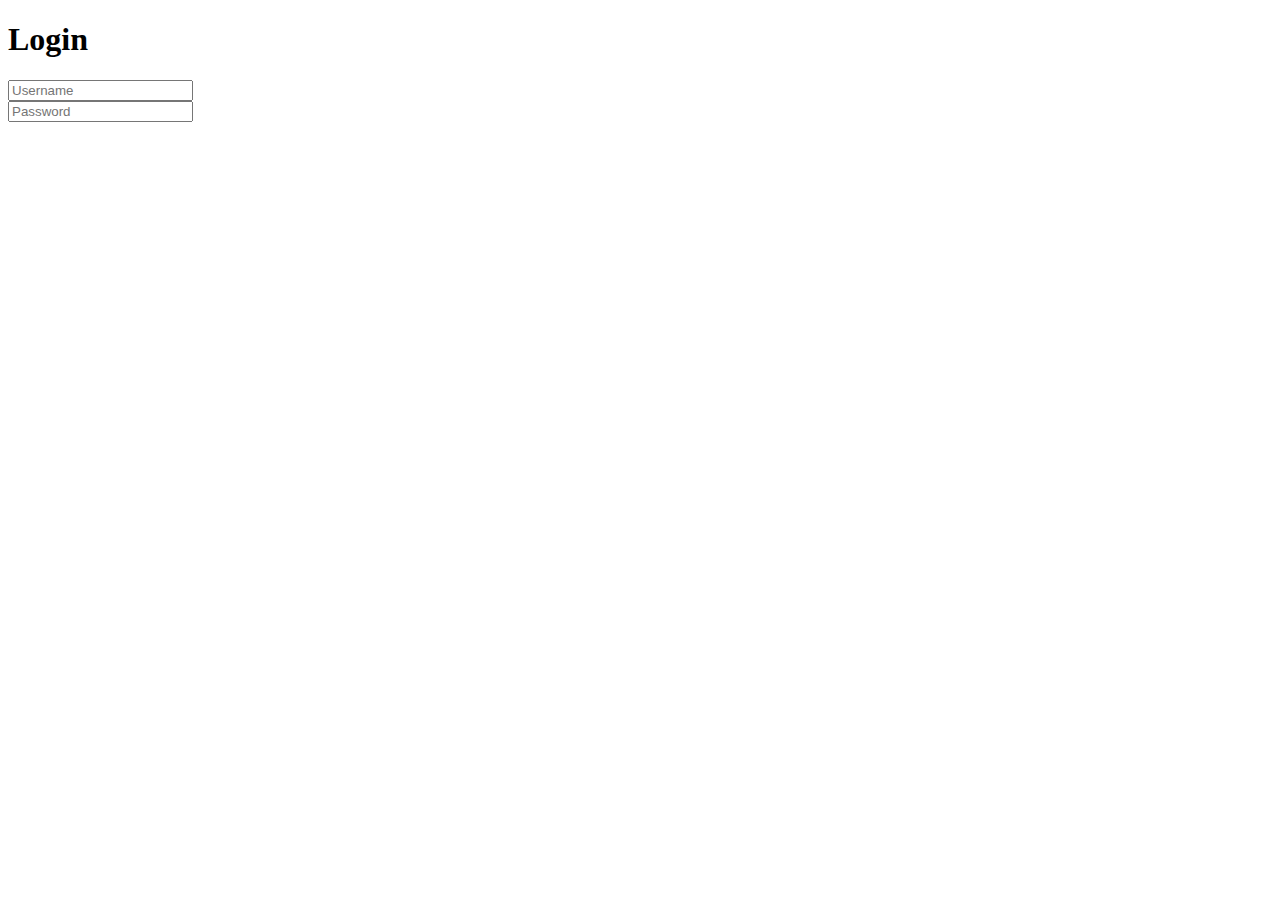
==== index.html @ 19b0c073 "Teste1" ====
<!doctype html>
<html lang="pt-BR">
    <head>
        <meta charset="UTM-08">
        <meta http-equiv="X-UA-Compatible" content="IE-edge">
        <meta name="viewport" content="width=device-width, initial-scale=1.0">

        <meta name="keywords" content="HTML, CSS">
        <meta name="author" content="Nicolas Tsuki">
        <title>Login Screen</title>
        
        <link rel="styelsheet" href="style.css">
    </head>
    <body>
        <div class="wrapper">

            <form action="">
                <h1>Login</h1>
                
                <div class="input-box">
                    <input type="Text" placeholder="Username" required>
                </div>

                <div class="input-box">
                    <input type="Password" placeholder="Password" required>
                </div>

            </form>
        </div>
    </body>
</html>
---- style.css ----
*{
    margin: 0;
    padding: 0;
    box-sizing: border-box;
    font-family: "Poppins", sans-serif;
}
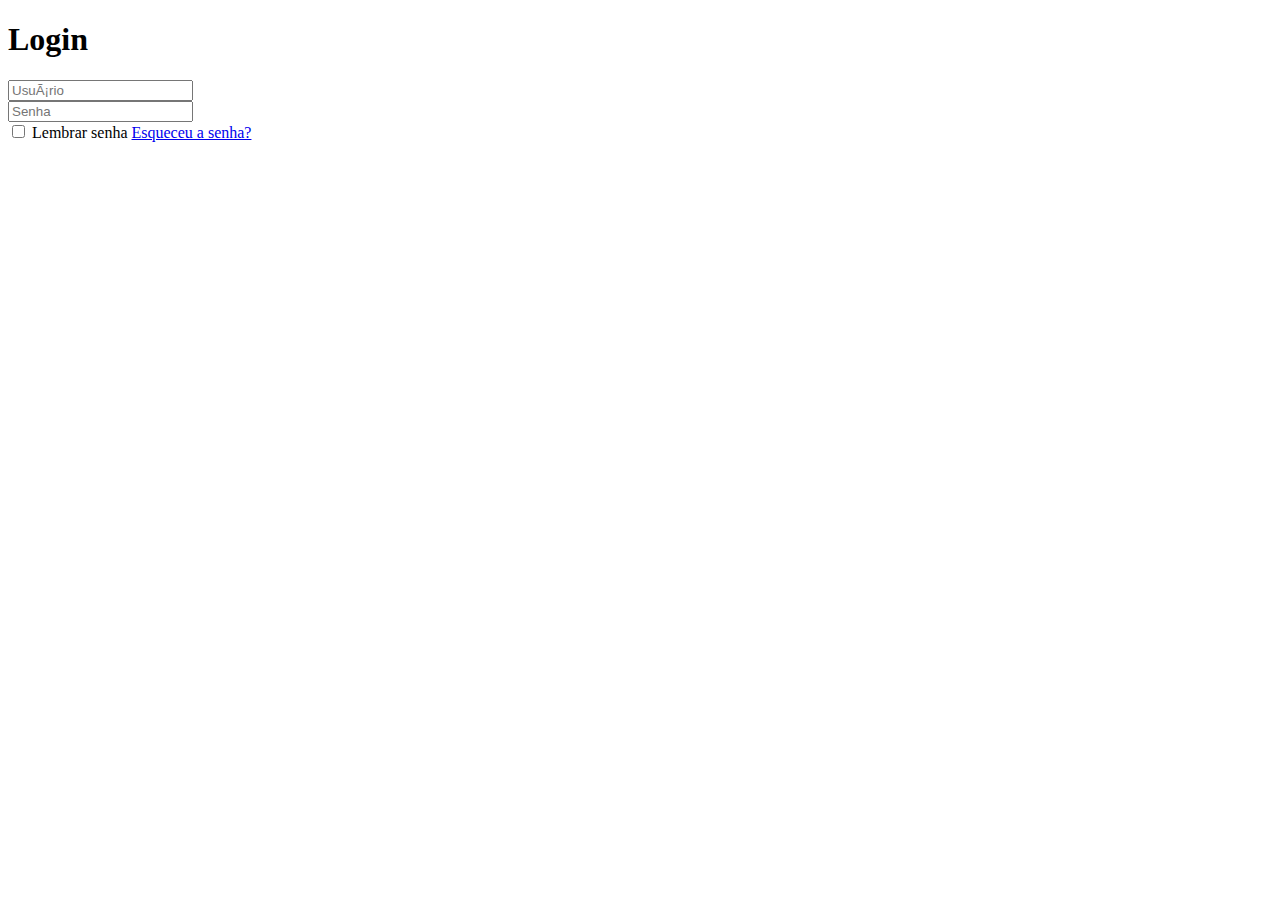
==== commit 73757387: "Teste2" ====
--- a/index.html
+++ b/index.html
@@ -18,11 +18,16 @@
                 <h1>Login</h1>
                 
                 <div class="input-box">
-                    <input type="Text" placeholder="Username" required>
+                    <input type="Text" placeholder="Usuário" required>
                 </div>
 
                 <div class="input-box">
-                    <input type="Password" placeholder="Password" required>
+                    <input type="Password" placeholder="Senha" required>
+                </div>
+
+                <div class="remember-forgot">
+                    <label><input type="checkbox"> Lembrar senha </label>
+                    <a href="#"> Esqueceu a senha? </a>
                 </div>
 
             </form>
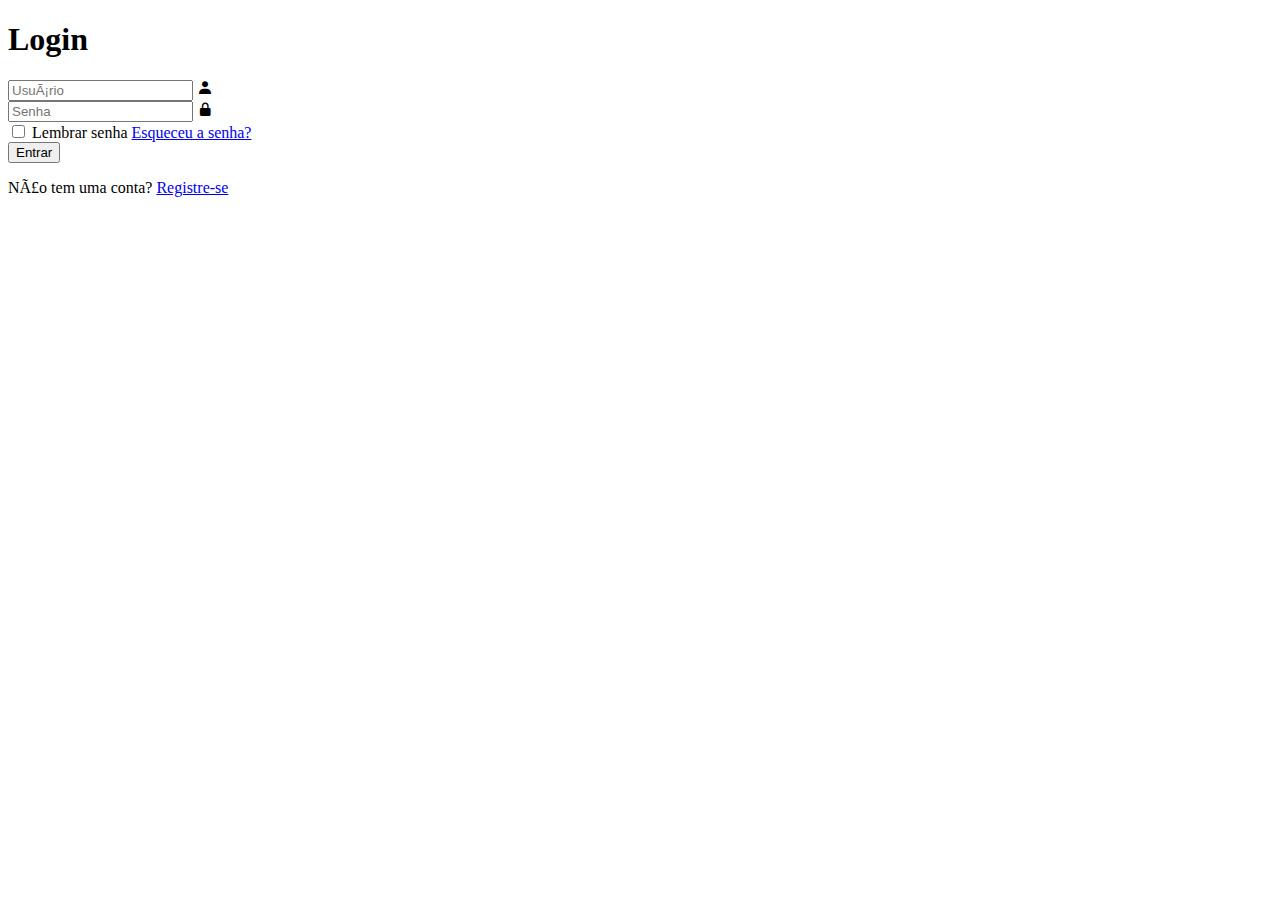
==== commit d3401013: "Finalização do html e inicio do CSS" ====
--- a/index.html
+++ b/index.html
@@ -2,7 +2,7 @@
 <html lang="pt-BR">
     <head>
         <meta charset="UTM-08">
-        <meta http-equiv="X-UA-Compatible" content="IE-edge">
+        <meta http-equiv="X-UA-Compatible" content="IE=edge">
         <meta name="viewport" content="width=device-width, initial-scale=1.0">
 
         <meta name="keywords" content="HTML, CSS">
@@ -10,6 +10,7 @@
         <title>Login Screen</title>
         
         <link rel="styelsheet" href="style.css">
+        <link href='https://unpkg.com/boxicons@2.1.4/css/boxicons.min.css' rel='stylesheet'>
     </head>
     <body>
         <div class="wrapper">
@@ -19,10 +20,12 @@
                 
                 <div class="input-box">
                     <input type="Text" placeholder="Usuário" required>
+                    <i class='bx bxs-user' ></i>
                 </div>
 
                 <div class="input-box">
                     <input type="Password" placeholder="Senha" required>
+                    <i class='bx bxs-lock-alt' ></i>
                 </div>
 
                 <div class="remember-forgot">
@@ -30,6 +33,13 @@
                     <a href="#"> Esqueceu a senha? </a>
                 </div>
 
+                <button type="submit" class="btn">Entrar</button>
+
+                <div class="register link">
+                    <p>Não tem uma conta? <a href="#">Registre-se</a></p>
+                </div>
+
+
             </form>
         </div>
     </body>
--- a/style.css
+++ b/style.css
@@ -4,3 +4,49 @@
     box-sizing: border-box;
     font-family: "Poppins", sans-serif;
 }
+
+body{
+    display: flex;
+    justify-content: center;
+    align-items: center;
+    min-height: 100vh;
+    background-color: black;
+}
+
+.wrapper{
+    width: 420px;
+    background: purple;
+    color: white;
+}
+
+.wrapper h1{
+    font-size: 36px;
+    text-align: center;
+}
+
+.wrapper .input-box{
+    position: relative;
+    width: 100%;
+    height: 50px;
+    margin: 30px 0;
+}
+
+.input-box input{
+    width: 100%;
+    height: 100%;
+    background: transparent;
+    border: none;
+    outline: none;
+    border: 2px solid rgba(255, 255, 255, 0.2);
+    border-radius: 40px;
+}
+
+.input-box input ::placeholder{
+    color: white;
+}
+
+.input-box i{
+    position: absolute;
+    right: 20px
+}
+
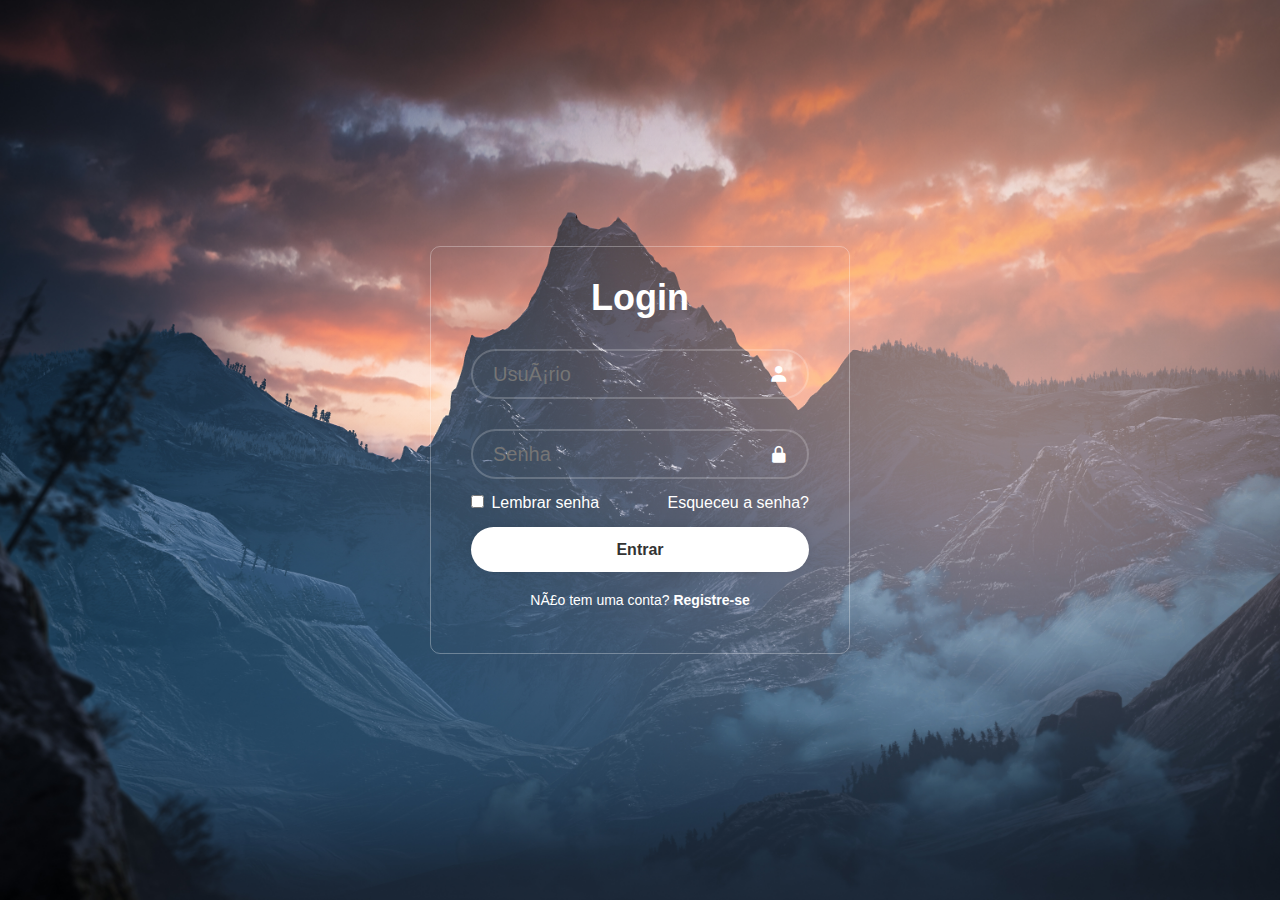
==== commit 96f63b3a: "Finalização da tela de login" ====
--- a/index.html
+++ b/index.html
@@ -9,8 +9,9 @@
         <meta name="author" content="Nicolas Tsuki">
         <title>Login Screen</title>
         
-        <link rel="styelsheet" href="style.css">
+        
         <link href='https://unpkg.com/boxicons@2.1.4/css/boxicons.min.css' rel='stylesheet'>
+        <link rel="stylesheet" href="style.css">
     </head>
     <body>
         <div class="wrapper">
@@ -35,7 +36,7 @@
 
                 <button type="submit" class="btn">Entrar</button>
 
-                <div class="register link">
+                <div class="register-link">
                     <p>Não tem uma conta? <a href="#">Registre-se</a></p>
                 </div>
 
--- a/style.css
+++ b/style.css
@@ -10,19 +10,26 @@
     justify-content: center;
     align-items: center;
     min-height: 100vh;
-    background-color: black;
+    background: url(image/img1.jpg) no-repeat;
+
+    background-size: cover;
+    background-position: center;
 }
 
 .wrapper{
     width: 420px;
-    background: purple;
+    background: transparent;
     color: white;
+    border-radius: 10px;
+    border: 1px solid rgba(255, 255, 255, 0.3);
+    padding: 30px 40px;
+    
 }
-
 .wrapper h1{
     font-size: 36px;
     text-align: center;
 }
+
 
 .wrapper .input-box{
     position: relative;
@@ -30,7 +37,6 @@
     height: 50px;
     margin: 30px 0;
 }
-
 .input-box input{
     width: 100%;
     height: 100%;
@@ -39,14 +45,70 @@
     outline: none;
     border: 2px solid rgba(255, 255, 255, 0.2);
     border-radius: 40px;
+    font-size: 20px;
+    padding: 20px 45px 20px 20px; /*top right bottom e left*/
+    
+}
+.input-box input ::placeholder{
+    color: #fff;
+}
+.input-box i{
+    position: absolute;
+    right: 20px;
+    top: 50%;
+    transform: translateY(-50%);
+    font-size: 20px;
 }
 
-.input-box input ::placeholder{
+
+.wrapper .remember-forgot{
+    display: flex;
+    justify-content: space-between;
+    font-size: 16px;
+    margin: -15px 0 15px;
+
+}
+.remember-forgot label input{
+    accent-color: white;    
+    margin-right: 3px;
+}
+.remember-forgot a{
     color: white;
+    text-decoration: none;
+
+}
+.remember-forgot a:hover{
+    text-decoration: underline;
+    
 }
 
-.input-box i{
-    position: absolute;
-    right: 20px
+
+.wrapper .btn {
+    width: 100%;
+    height: 45px;
+    background: white;
+    border: none;
+    outline: none;
+    border-radius: 40px;
+    box-shadow: 0 0 10px rgba(0,0,0,0.1);
+    cursor: pointer;
+    font-size: 16px;
+    color: #333;
+    font-weight: 600;
 }
 
+
+.wrapper .register-link{
+    font-size: 14px;
+    text-align: center;
+    margin: 20px 0 15px;
+}
+.register-link p a {
+    color: white;
+    text-decoration: none;
+    font-weight: 600;
+
+}
+.register-link p a:hover{
+    text-decoration: underline;
+}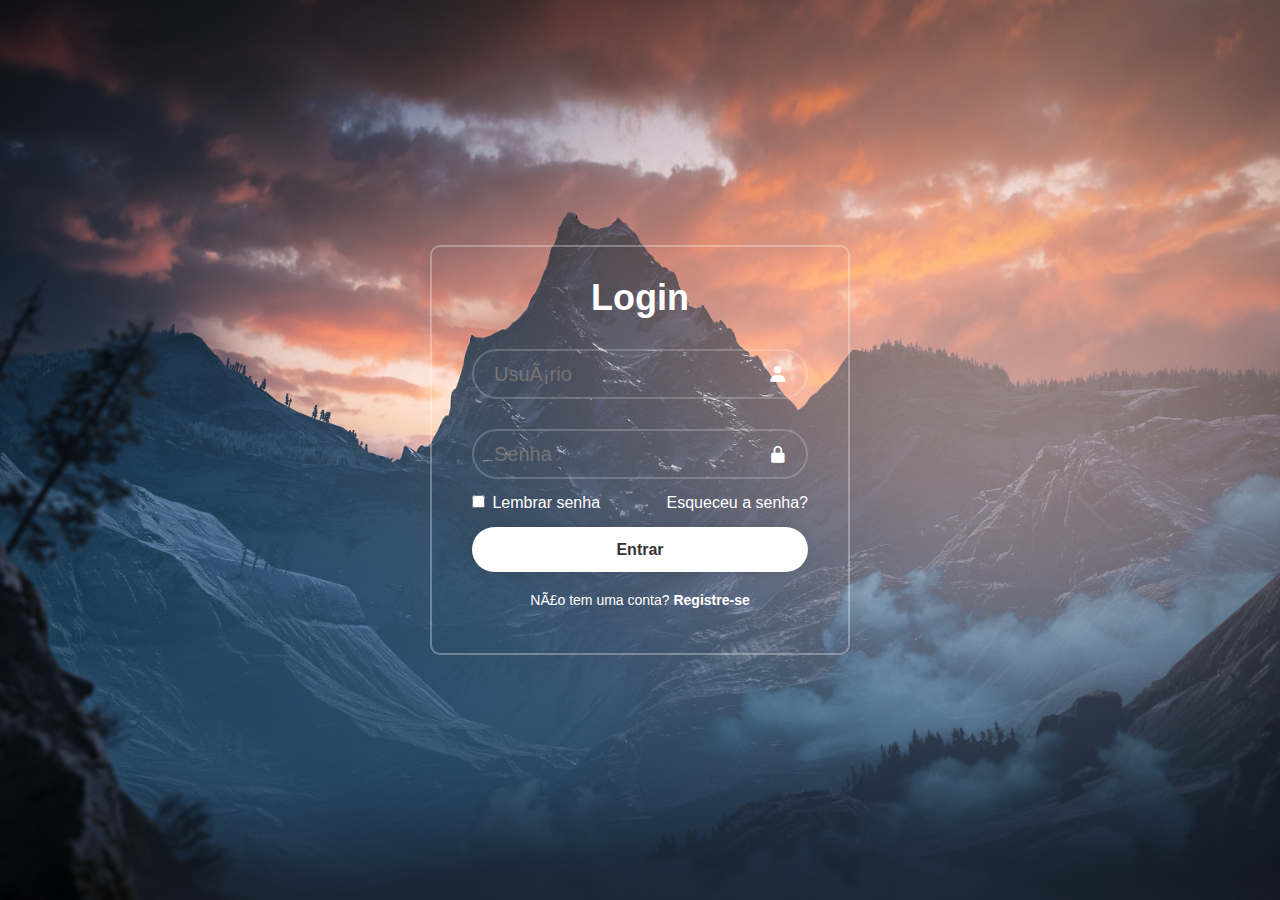
==== commit 02b8cdf0: "Mudei o HTML" ====
--- a/index.html
+++ b/index.html
@@ -4,11 +4,10 @@
         <meta charset="UTM-08">
         <meta http-equiv="X-UA-Compatible" content="IE=edge">
         <meta name="viewport" content="width=device-width, initial-scale=1.0">
-
         <meta name="keywords" content="HTML, CSS">
         <meta name="author" content="Nicolas Tsuki">
+
         <title>Login Screen</title>
-        
         
         <link href='https://unpkg.com/boxicons@2.1.4/css/boxicons.min.css' rel='stylesheet'>
         <link rel="stylesheet" href="style.css">
--- a/style.css
+++ b/style.css
@@ -21,7 +21,7 @@
     background: transparent;
     color: white;
     border-radius: 10px;
-    border: 1px solid rgba(255, 255, 255, 0.3);
+    border: 2px solid rgba(255, 255, 255, 0.3);
     padding: 30px 40px;
     
 }
@@ -45,6 +45,7 @@
     outline: none;
     border: 2px solid rgba(255, 255, 255, 0.2);
     border-radius: 40px;
+    color: white;
     font-size: 20px;
     padding: 20px 45px 20px 20px; /*top right bottom e left*/
     
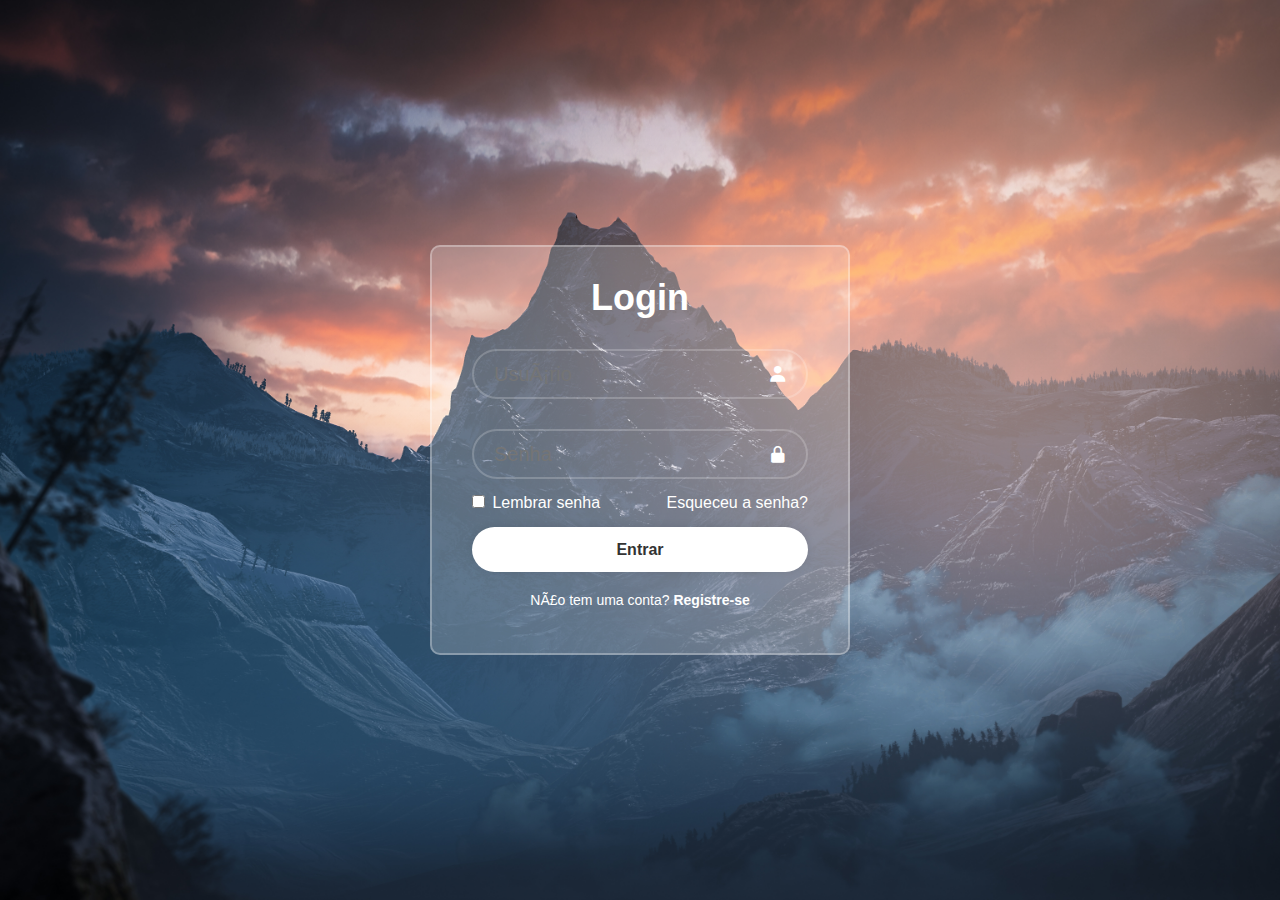
==== commit d43407ce: "mainpage access" ====
--- a/index.html
+++ b/index.html
@@ -33,7 +33,7 @@
                     <a href="#"> Esqueceu a senha? </a>
                 </div>
 
-                <button type="submit" class="btn">Entrar</button>
+                <button type="submit" class="btn" onclick="location.href='mainpage.html'">Entrar</button>
 
                 <div class="register-link">
                     <p>Não tem uma conta? <a href="#">Registre-se</a></p>
--- a/style.css
+++ b/style.css
@@ -18,7 +18,7 @@
 
 .wrapper{
     width: 420px;
-    background: transparent;
+    background: rgba(255, 255, 255, 0.2);
     color: white;
     border-radius: 10px;
     border: 2px solid rgba(255, 255, 255, 0.3);
@@ -38,6 +38,7 @@
     margin: 30px 0;
 }
 .input-box input{
+    color: white;
     width: 100%;
     height: 100%;
     background: transparent;
@@ -45,7 +46,7 @@
     outline: none;
     border: 2px solid rgba(255, 255, 255, 0.2);
     border-radius: 40px;
-    color: white;
+    
     font-size: 20px;
     padding: 20px 45px 20px 20px; /*top right bottom e left*/
     
@@ -97,7 +98,12 @@
     color: #333;
     font-weight: 600;
 }
-
+/*
+.btn a{
+    color: black;
+    text-decoration: none;
+}
+*/
 
 .wrapper .register-link{
     font-size: 14px;
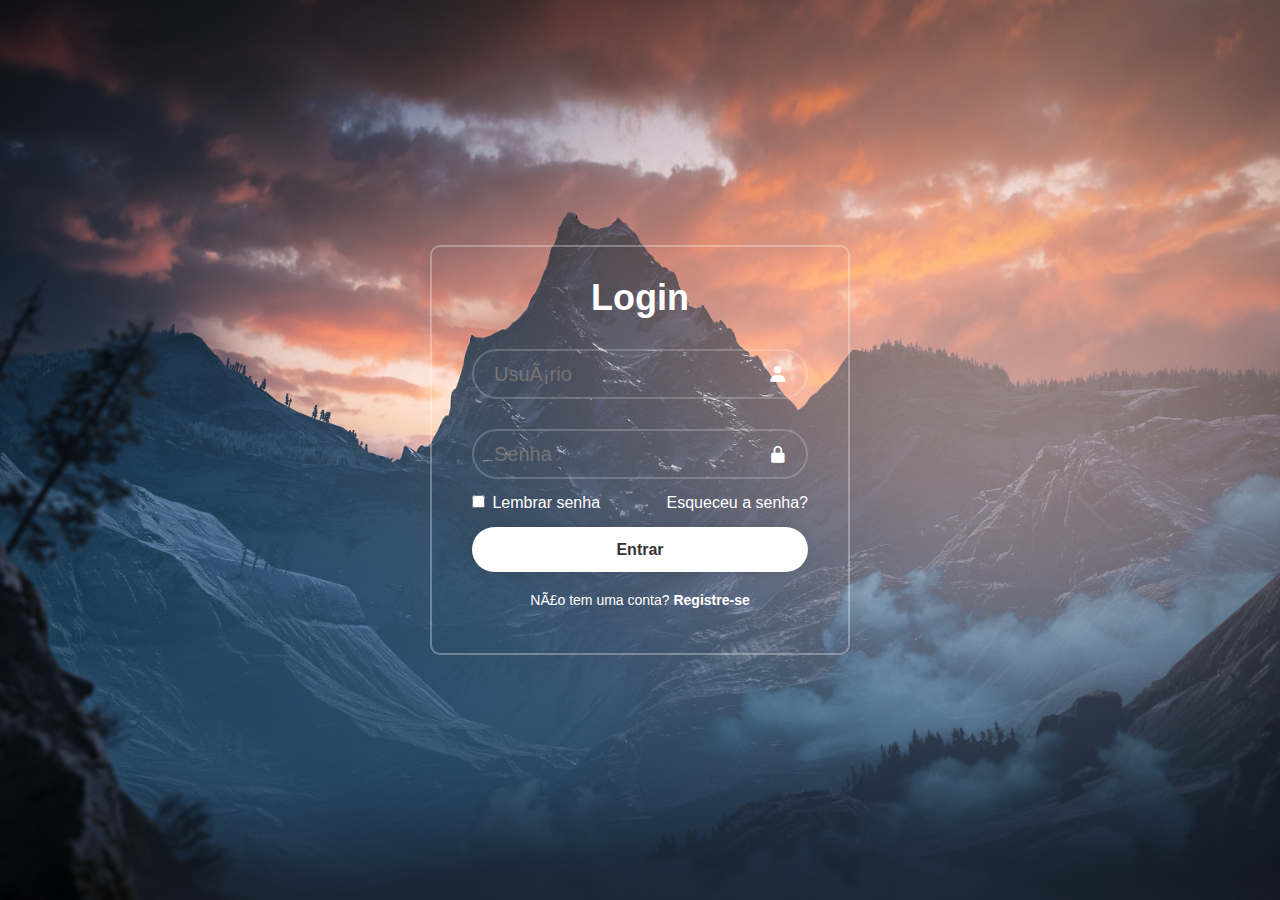
==== commit 5992e0ea: "Update index.html" ====
--- a/index.html
+++ b/index.html
@@ -1,7 +1,7 @@
 <!doctype html>
 <html lang="pt-BR">
     <head>
-        <meta charset="UTM-08">
+        <meta charset="UTF-08">
         <meta http-equiv="X-UA-Compatible" content="IE=edge">
         <meta name="viewport" content="width=device-width, initial-scale=1.0">
         <meta name="keywords" content="HTML, CSS">
@@ -43,4 +43,4 @@
             </form>
         </div>
     </body>
-</html>+</html>
--- a/style.css
+++ b/style.css
@@ -18,7 +18,7 @@
 
 .wrapper{
     width: 420px;
-    background: rgba(255, 255, 255, 0.2);
+    background: transparent;
     color: white;
     border-radius: 10px;
     border: 2px solid rgba(255, 255, 255, 0.3);
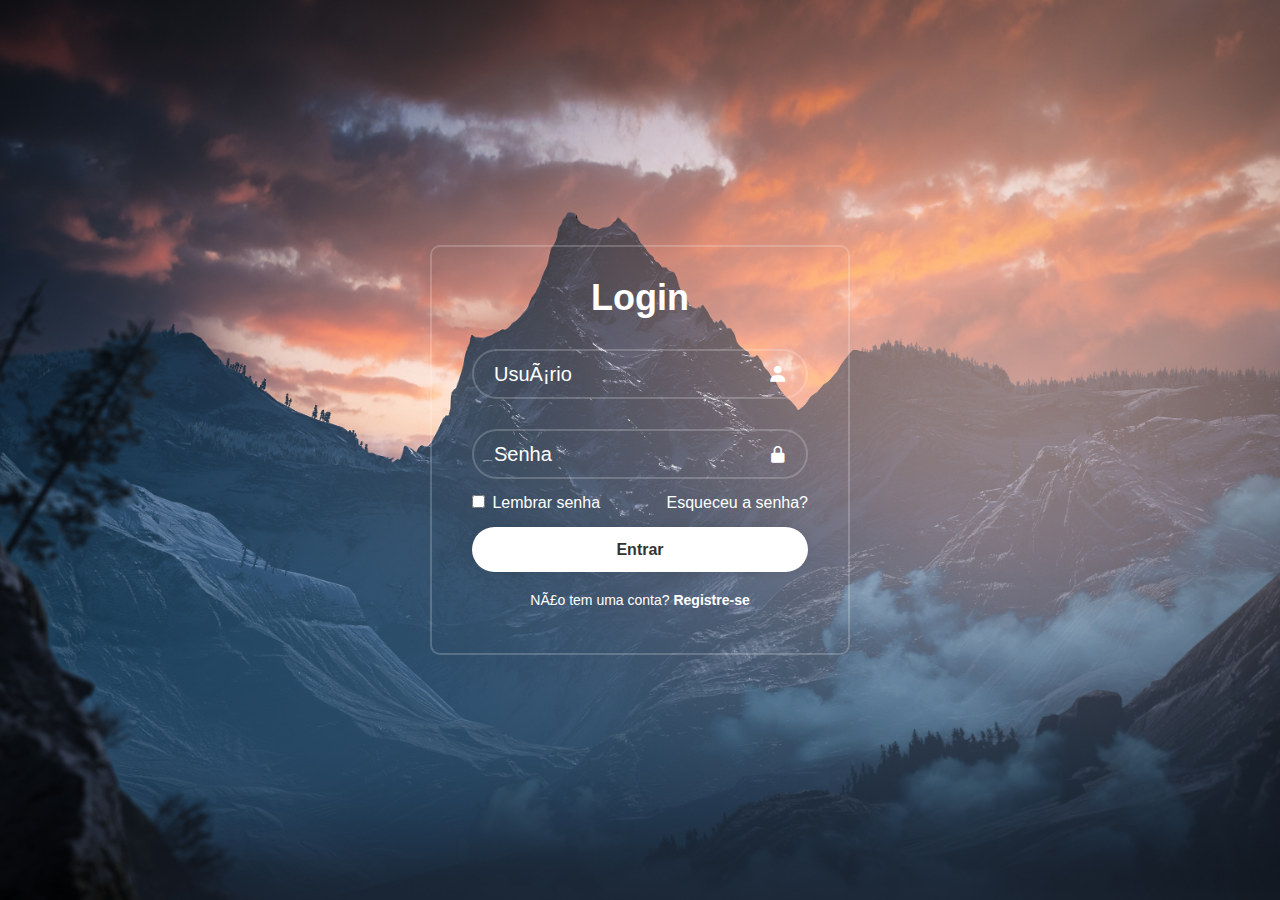
==== commit dbdb3ca6: "08-09 | 18h35" ====
--- a/index.html
+++ b/index.html
@@ -33,7 +33,7 @@
                     <a href="#"> Esqueceu a senha? </a>
                 </div>
 
-                <button type="submit" class="btn" onclick="location.href='mainpage.html'">Entrar</button>
+                <button type="submit" class="btn">Entrar</button>
 
                 <div class="register-link">
                     <p>Não tem uma conta? <a href="#">Registre-se</a></p>
--- a/style.css
+++ b/style.css
@@ -21,7 +21,7 @@
     background: transparent;
     color: white;
     border-radius: 10px;
-    border: 2px solid rgba(255, 255, 255, 0.3);
+    border: 2px solid rgba(255, 255, 255, 0.2);
     padding: 30px 40px;
     
 }
@@ -51,7 +51,7 @@
     padding: 20px 45px 20px 20px; /*top right bottom e left*/
     
 }
-.input-box input ::placeholder{
+.input-box input::placeholder{
     color: #fff;
 }
 .input-box i{
